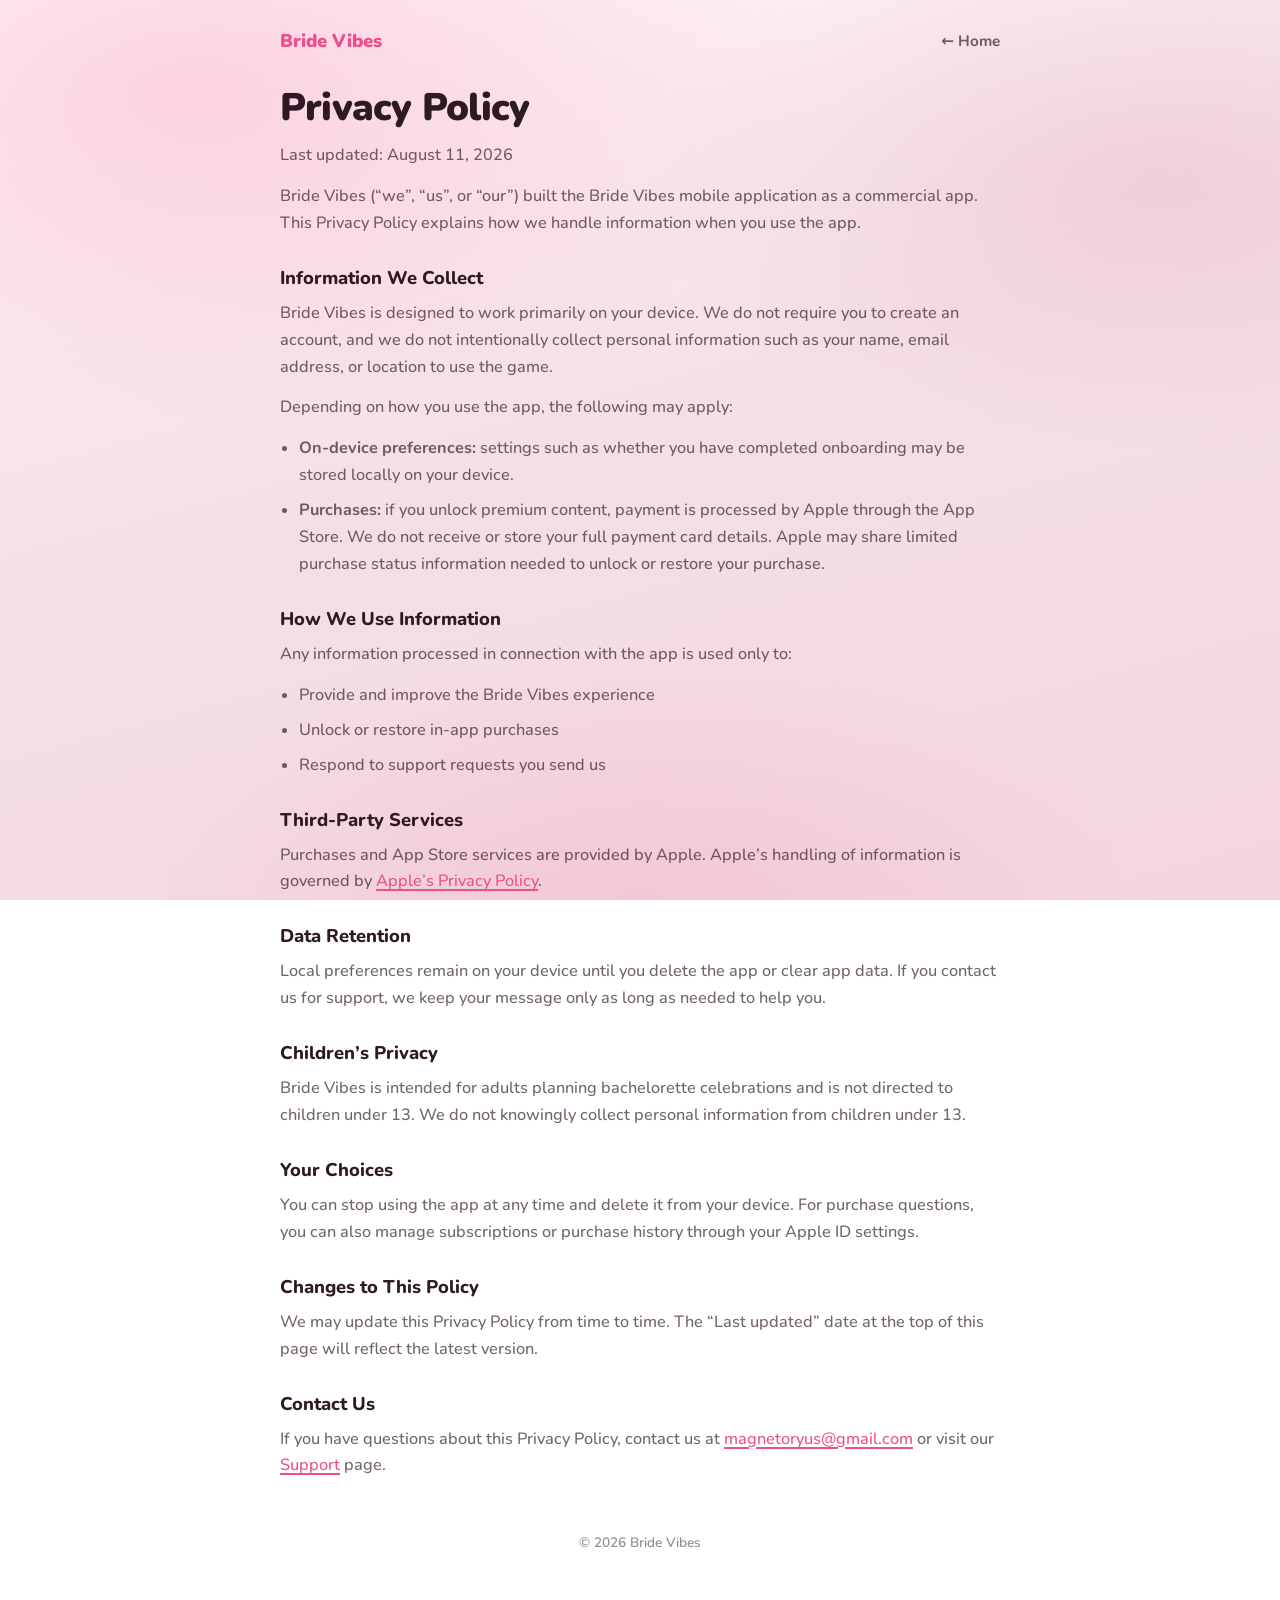
==== privacy.html @ fd676e6b "Add files via upload" ====
<!DOCTYPE html>
<html lang="en">
  <head>
    <meta charset="UTF-8" />
    <meta name="viewport" content="width=device-width, initial-scale=1" />
    <meta name="description" content="Privacy Policy for the Bride Vibes app." />
    <title>Privacy Policy — Bride Vibes</title>
    <link rel="preconnect" href="https://fonts.googleapis.com" />
    <link rel="preconnect" href="https://fonts.gstatic.com" crossorigin />
    <link
      href="https://fonts.googleapis.com/css2?family=Nunito:wght@500;600;700;800;900&display=swap"
      rel="stylesheet"
    />
    <link rel="stylesheet" href="styles.css" />
  </head>
  <body>
    <main class="page">
      <header class="nav">
        <a class="nav-brand" href="index.html">Bride Vibes</a>
        <a class="back-link" href="index.html">← Home</a>
      </header>

      <article class="content">
        <h1>Privacy Policy</h1>
        <p class="meta">Last updated: August 11, 2026</p>

        <p>
          Bride Vibes (“we”, “us”, or “our”) built the Bride Vibes mobile
          application as a commercial app. This Privacy Policy explains how we
          handle information when you use the app.
        </p>

        <h2>Information We Collect</h2>
        <p>
          Bride Vibes is designed to work primarily on your device. We do not
          require you to create an account, and we do not intentionally collect
          personal information such as your name, email address, or location to
          use the game.
        </p>
        <p>Depending on how you use the app, the following may apply:</p>
        <ul>
          <li>
            <strong>On-device preferences:</strong> settings such as whether you
            have completed onboarding may be stored locally on your device.
          </li>
          <li>
            <strong>Purchases:</strong> if you unlock premium content, payment
            is processed by Apple through the App Store. We do not receive or
            store your full payment card details. Apple may share limited
            purchase status information needed to unlock or restore your
            purchase.
          </li>
        </ul>

        <h2>How We Use Information</h2>
        <p>Any information processed in connection with the app is used only to:</p>
        <ul>
          <li>Provide and improve the Bride Vibes experience</li>
          <li>Unlock or restore in-app purchases</li>
          <li>Respond to support requests you send us</li>
        </ul>

        <h2>Third-Party Services</h2>
        <p>
          Purchases and App Store services are provided by Apple. Apple’s
          handling of information is governed by
          <a
            href="https://www.apple.com/legal/privacy/"
            target="_blank"
            rel="noopener noreferrer"
            >Apple’s Privacy Policy</a
          >.
        </p>

        <h2>Data Retention</h2>
        <p>
          Local preferences remain on your device until you delete the app or
          clear app data. If you contact us for support, we keep your message
          only as long as needed to help you.
        </p>

        <h2>Children’s Privacy</h2>
        <p>
          Bride Vibes is intended for adults planning bachelorette celebrations
          and is not directed to children under 13. We do not knowingly collect
          personal information from children under 13.
        </p>

        <h2>Your Choices</h2>
        <p>
          You can stop using the app at any time and delete it from your device.
          For purchase questions, you can also manage subscriptions or purchase
          history through your Apple ID settings.
        </p>

        <h2>Changes to This Policy</h2>
        <p>
          We may update this Privacy Policy from time to time. The “Last
          updated” date at the top of this page will reflect the latest version.
        </p>

        <h2>Contact Us</h2>
        <p>
          If you have questions about this Privacy Policy, contact us at
          <a href="mailto:magnetoryus@gmail.com">magnetoryus@gmail.com</a>
          or visit our
          <a href="support.html">Support</a> page.
        </p>
      </article>

      <p class="footer">© <span id="year"></span> Bride Vibes</p>
    </main>
    <script>
      document.getElementById("year").textContent = new Date().getFullYear();
    </script>
  </body>
</html>
---- styles.css ----
:root {
  --pink: #ed4f8a;
  --pink-soft: #fab8d1;
  --blush: #f5e0e6;
  --blush-deep: #e8b8c7;
  --ivory: #fffdf9;
  --ink: #2e1a24;
  --ink-muted: rgba(46, 26, 36, 0.68);
  --ink-soft: rgba(46, 26, 36, 0.5);
  --white: #ffffff;
  --radius-pill: 999px;
  --shadow: 0 18px 48px rgba(237, 79, 138, 0.18);
  --font-display: "Nunito", system-ui, sans-serif;
  --font-body: "Nunito", system-ui, sans-serif;
}

*,
*::before,
*::after {
  box-sizing: border-box;
}

html {
  scroll-behavior: smooth;
}

body {
  margin: 0;
  min-height: 100vh;
  font-family: var(--font-body);
  color: var(--ink);
  background:
    radial-gradient(ellipse 90% 70% at 15% 10%, rgba(250, 184, 209, 0.55), transparent 55%),
    radial-gradient(ellipse 80% 60% at 90% 20%, rgba(232, 184, 199, 0.45), transparent 50%),
    radial-gradient(ellipse 70% 50% at 50% 100%, rgba(237, 79, 138, 0.12), transparent 55%),
    linear-gradient(165deg, #fff7f9 0%, var(--blush) 45%, #f3d5df 100%);
  background-attachment: fixed;
  -webkit-font-smoothing: antialiased;
}

a {
  color: var(--pink);
  text-decoration-thickness: 1.5px;
  text-underline-offset: 3px;
}

a:hover {
  color: #d63d75;
}

.page {
  min-height: 100vh;
  display: flex;
  flex-direction: column;
  align-items: center;
  padding: 28px 20px 40px;
}

.home {
  justify-content: center;
  text-align: center;
}

.brand {
  font-family: var(--font-display);
  font-weight: 900;
  font-size: clamp(2.6rem, 9vw, 4.2rem);
  letter-spacing: -0.03em;
  line-height: 1.05;
  color: var(--pink);
  margin: 0;
  opacity: 0;
  transform: translateY(18px);
  animation: rise-in 0.75s cubic-bezier(0.22, 1, 0.36, 1) 0.08s forwards;
}

.tagline {
  margin: 16px 0 0;
  max-width: 22rem;
  font-size: 1.05rem;
  font-weight: 600;
  line-height: 1.45;
  color: var(--ink-muted);
  opacity: 0;
  transform: translateY(14px);
  animation: rise-in 0.75s cubic-bezier(0.22, 1, 0.36, 1) 0.2s forwards;
}

.glow {
  width: min(280px, 72vw);
  height: 180px;
  margin: 36px auto 40px;
  border-radius: 36px;
  background: linear-gradient(
    180deg,
    rgba(255, 253, 249, 0.25) 0%,
    rgba(232, 184, 199, 0.5) 45%,
    rgba(237, 79, 138, 0.62) 100%
  );
  box-shadow: var(--shadow);
  display: grid;
  place-items: center;
  position: relative;
  overflow: hidden;
  opacity: 0;
  transform: scale(0.94);
  animation: glow-in 0.8s cubic-bezier(0.22, 1, 0.36, 1) 0.28s forwards;
}

.glow::after {
  content: "";
  position: absolute;
  inset: -40%;
  background: radial-gradient(circle, rgba(255, 255, 255, 0.35), transparent 55%);
  animation: shimmer 4.5s ease-in-out infinite;
}

.glow-mark {
  position: relative;
  z-index: 1;
  font-size: 1.15rem;
  font-weight: 800;
  color: var(--ivory);
  text-shadow: 0 2px 12px rgba(46, 26, 36, 0.15);
  line-height: 1.35;
}

.actions {
  display: flex;
  flex-direction: column;
  gap: 12px;
  width: min(320px, 100%);
  opacity: 0;
  transform: translateY(18px);
  animation: rise-in 0.75s cubic-bezier(0.22, 1, 0.36, 1) 0.4s forwards;
}

.btn {
  display: inline-flex;
  align-items: center;
  justify-content: center;
  width: 100%;
  padding: 15px 22px;
  border-radius: var(--radius-pill);
  font-family: var(--font-body);
  font-size: 1.05rem;
  font-weight: 700;
  text-decoration: none;
  border: none;
  cursor: pointer;
  transition: transform 0.18s cubic-bezier(0.22, 1, 0.36, 1), background 0.2s ease, color 0.2s ease;
}

.btn:hover {
  transform: scale(1.02);
}

.btn:active {
  transform: scale(0.96);
}

.btn-primary {
  background: var(--pink);
  color: var(--white);
  box-shadow: 0 8px 24px rgba(237, 79, 138, 0.28);
  border: 1px solid rgba(255, 255, 255, 0.45);
}

.btn-primary:hover {
  color: var(--white);
  background: #e0437d;
}

.btn-secondary {
  background: rgba(255, 253, 249, 0.78);
  color: var(--pink);
  border: 1.5px solid rgba(237, 79, 138, 0.55);
}

.btn-secondary:hover {
  color: var(--pink);
  background: var(--ivory);
}

.nav {
  width: min(720px, 100%);
  display: flex;
  align-items: center;
  justify-content: space-between;
  gap: 16px;
  margin-bottom: 28px;
  opacity: 0;
  animation: rise-in 0.6s cubic-bezier(0.22, 1, 0.36, 1) forwards;
}

.nav-brand {
  font-family: var(--font-display);
  font-weight: 900;
  font-size: 1.15rem;
  color: var(--pink);
  text-decoration: none;
}

.nav-brand:hover {
  color: #d63d75;
}

.back-link {
  font-size: 0.95rem;
  font-weight: 700;
  color: var(--ink-muted);
  text-decoration: none;
}

.back-link:hover {
  color: var(--pink);
}

.content {
  width: min(720px, 100%);
  flex: 1;
  opacity: 0;
  transform: translateY(12px);
  animation: rise-in 0.7s cubic-bezier(0.22, 1, 0.36, 1) 0.12s forwards;
}

.content h1 {
  font-family: var(--font-display);
  font-size: clamp(1.85rem, 5vw, 2.4rem);
  font-weight: 900;
  letter-spacing: -0.02em;
  margin: 0 0 8px;
  color: var(--ink);
}

.meta {
  margin: 0 0 28px;
  font-size: 0.92rem;
  font-weight: 600;
  color: var(--ink-soft);
}

.content h2 {
  font-size: 1.15rem;
  font-weight: 800;
  margin: 28px 0 10px;
  color: var(--ink);
}

.content p,
.content li {
  font-size: 1.02rem;
  font-weight: 500;
  line-height: 1.65;
  color: var(--ink-muted);
}

.content p {
  margin: 0 0 14px;
}

.content ul {
  margin: 0 0 14px;
  padding-left: 1.2rem;
}

.content li {
  margin-bottom: 8px;
}

.support-block {
  margin-top: 8px;
}

.support-email {
  display: inline-flex;
  margin-top: 8px;
  font-size: 1.15rem;
  font-weight: 800;
}

.footer {
  margin-top: 40px;
  font-size: 0.85rem;
  font-weight: 600;
  color: var(--ink-soft);
  opacity: 0;
  animation: rise-in 0.6s cubic-bezier(0.22, 1, 0.36, 1) 0.55s forwards;
}

@keyframes rise-in {
  to {
    opacity: 1;
    transform: translateY(0);
  }
}

@keyframes glow-in {
  to {
    opacity: 1;
    transform: scale(1);
  }
}

@keyframes shimmer {
  0%,
  100% {
    transform: translate(-8%, -4%) rotate(0deg);
  }
  50% {
    transform: translate(6%, 8%) rotate(8deg);
  }
}

@media (prefers-reduced-motion: reduce) {
  *,
  *::before,
  *::after {
    animation: none !important;
    transition: none !important;
  }

  .brand,
  .tagline,
  .glow,
  .actions,
  .nav,
  .content,
  .footer {
    opacity: 1;
    transform: none;
  }
}
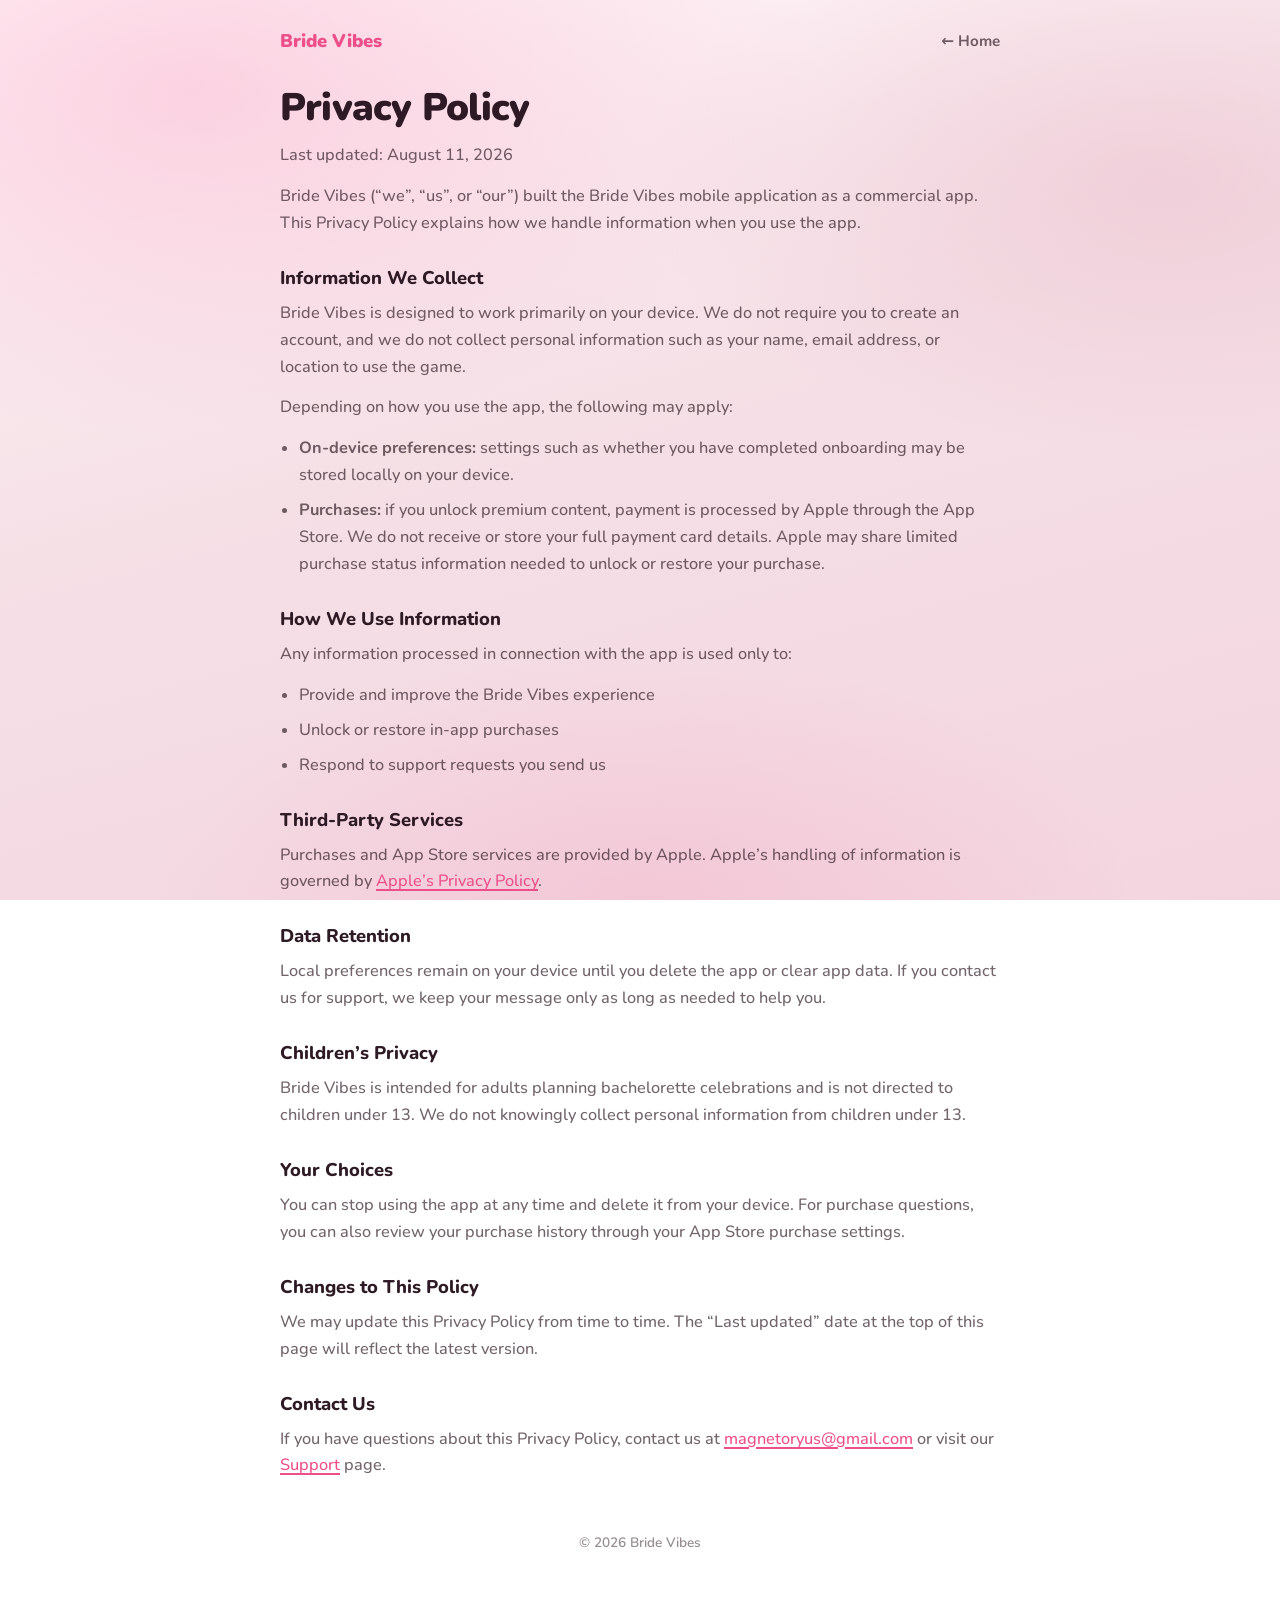
==== commit 34b44143: "Update privacy.html" ====
--- a/privacy.html
+++ b/privacy.html
@@ -33,9 +33,9 @@
         <h2>Information We Collect</h2>
         <p>
           Bride Vibes is designed to work primarily on your device. We do not
-          require you to create an account, and we do not intentionally collect
-          personal information such as your name, email address, or location to
-          use the game.
+          require you to create an account, and we do not collect personal
+          information such as your name, email address, or location to use the
+          game.
         </p>
         <p>Depending on how you use the app, the following may apply:</p>
         <ul>
@@ -89,8 +89,8 @@
         <h2>Your Choices</h2>
         <p>
           You can stop using the app at any time and delete it from your device.
-          For purchase questions, you can also manage subscriptions or purchase
-          history through your Apple ID settings.
+          For purchase questions, you can also review your purchase history
+          through your App Store purchase settings.
         </p>
 
         <h2>Changes to This Policy</h2>
--- a/styles.css
+++ b/styles.css
@@ -86,50 +86,12 @@
   animation: rise-in 0.75s cubic-bezier(0.22, 1, 0.36, 1) 0.2s forwards;
 }
 
-.glow {
-  width: min(280px, 72vw);
-  height: 180px;
-  margin: 36px auto 40px;
-  border-radius: 36px;
-  background: linear-gradient(
-    180deg,
-    rgba(255, 253, 249, 0.25) 0%,
-    rgba(232, 184, 199, 0.5) 45%,
-    rgba(237, 79, 138, 0.62) 100%
-  );
-  box-shadow: var(--shadow);
-  display: grid;
-  place-items: center;
-  position: relative;
-  overflow: hidden;
-  opacity: 0;
-  transform: scale(0.94);
-  animation: glow-in 0.8s cubic-bezier(0.22, 1, 0.36, 1) 0.28s forwards;
-}
-
-.glow::after {
-  content: "";
-  position: absolute;
-  inset: -40%;
-  background: radial-gradient(circle, rgba(255, 255, 255, 0.35), transparent 55%);
-  animation: shimmer 4.5s ease-in-out infinite;
-}
-
-.glow-mark {
-  position: relative;
-  z-index: 1;
-  font-size: 1.15rem;
-  font-weight: 800;
-  color: var(--ivory);
-  text-shadow: 0 2px 12px rgba(46, 26, 36, 0.15);
-  line-height: 1.35;
-}
-
 .actions {
   display: flex;
   flex-direction: column;
   gap: 12px;
   width: min(320px, 100%);
+  margin-top: 36px;
   opacity: 0;
   transform: translateY(18px);
   animation: rise-in 0.75s cubic-bezier(0.22, 1, 0.36, 1) 0.4s forwards;
@@ -295,23 +257,6 @@
   }
 }
 
-@keyframes glow-in {
-  to {
-    opacity: 1;
-    transform: scale(1);
-  }
-}
-
-@keyframes shimmer {
-  0%,
-  100% {
-    transform: translate(-8%, -4%) rotate(0deg);
-  }
-  50% {
-    transform: translate(6%, 8%) rotate(8deg);
-  }
-}
-
 @media (prefers-reduced-motion: reduce) {
   *,
   *::before,
@@ -322,7 +267,6 @@
 
   .brand,
   .tagline,
-  .glow,
   .actions,
   .nav,
   .content,
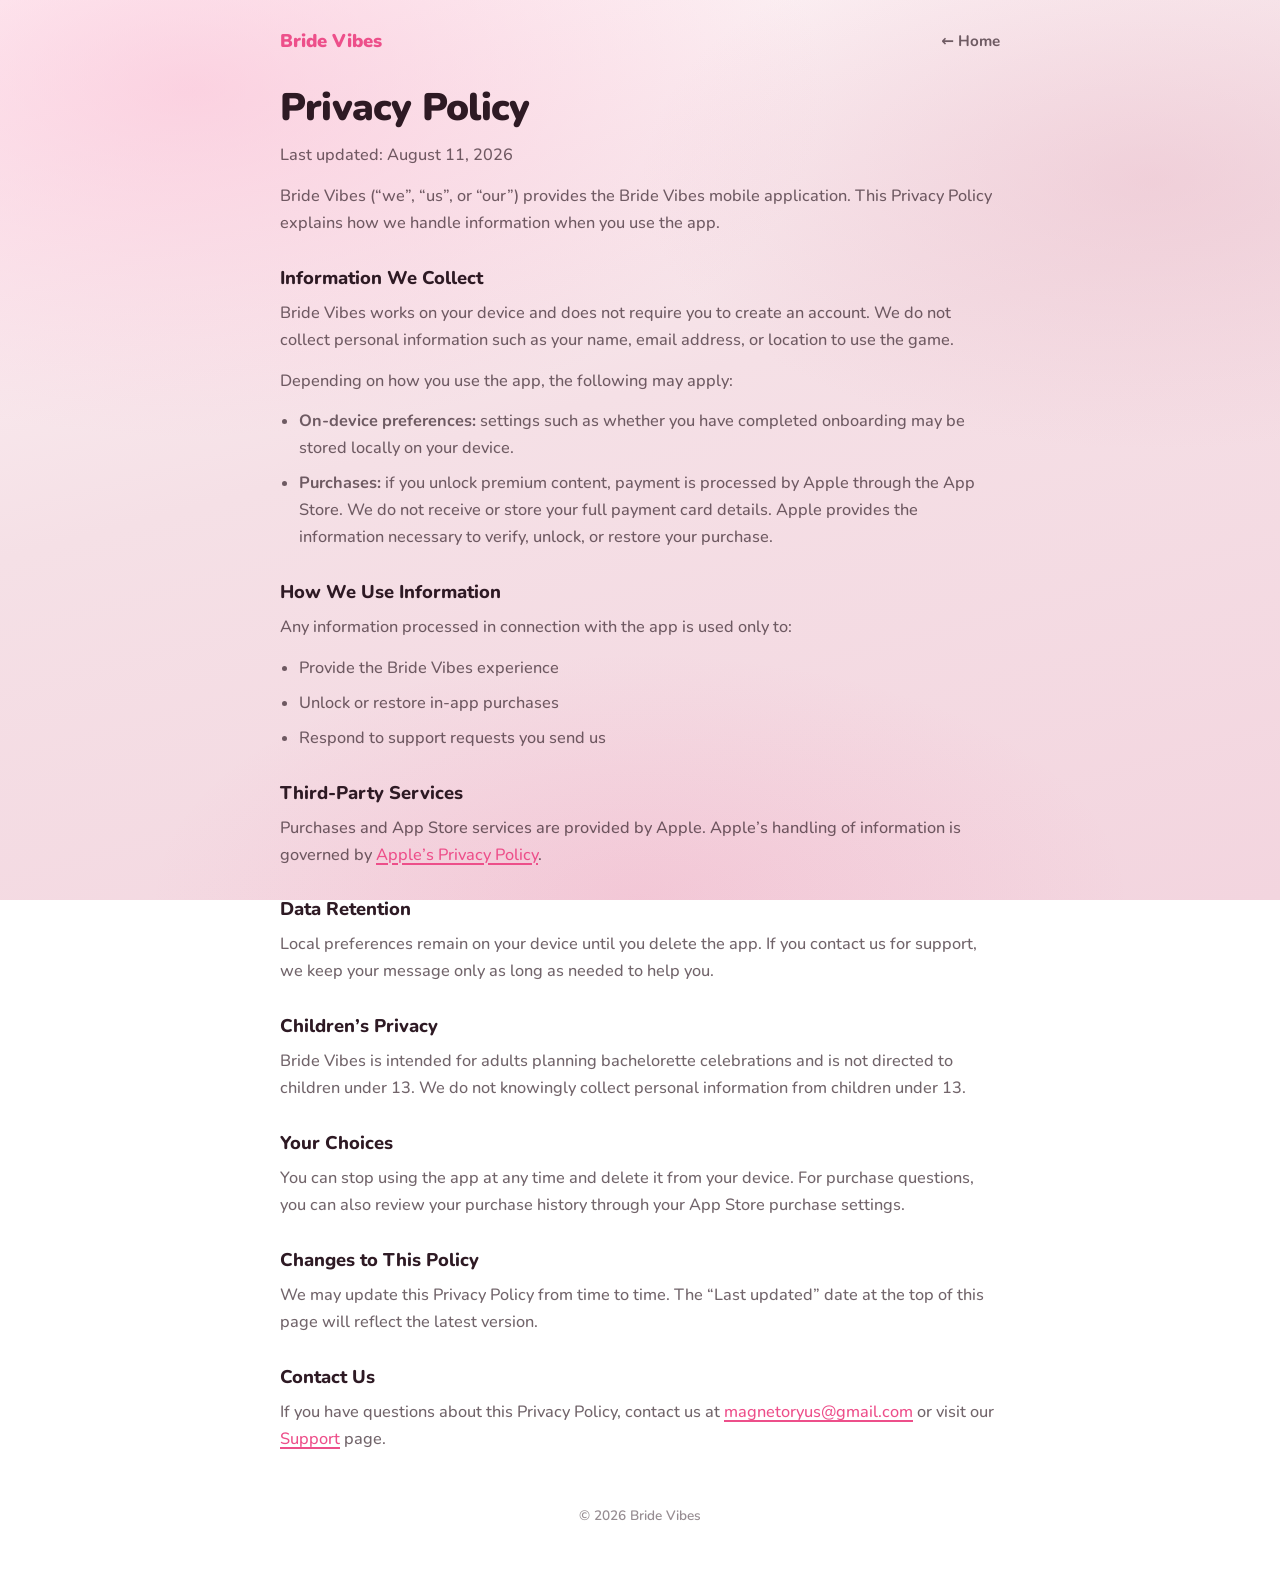
==== commit 5d3159de: "Update privacy.html" ====
--- a/privacy.html
+++ b/privacy.html
@@ -25,17 +25,16 @@
         <p class="meta">Last updated: August 11, 2026</p>
 
         <p>
-          Bride Vibes (“we”, “us”, or “our”) built the Bride Vibes mobile
-          application as a commercial app. This Privacy Policy explains how we
-          handle information when you use the app.
+          Bride Vibes (“we”, “us”, or “our”) provides the Bride Vibes mobile
+          application. This Privacy Policy explains how we handle information
+          when you use the app.
         </p>
 
         <h2>Information We Collect</h2>
         <p>
-          Bride Vibes is designed to work primarily on your device. We do not
-          require you to create an account, and we do not collect personal
-          information such as your name, email address, or location to use the
-          game.
+          Bride Vibes works on your device and does not require you to create an
+          account. We do not collect personal information such as your name,
+          email address, or location to use the game.
         </p>
         <p>Depending on how you use the app, the following may apply:</p>
         <ul>
@@ -46,16 +45,15 @@
           <li>
             <strong>Purchases:</strong> if you unlock premium content, payment
             is processed by Apple through the App Store. We do not receive or
-            store your full payment card details. Apple may share limited
-            purchase status information needed to unlock or restore your
-            purchase.
+            store your full payment card details. Apple provides the information
+            necessary to verify, unlock, or restore your purchase.
           </li>
         </ul>
 
         <h2>How We Use Information</h2>
         <p>Any information processed in connection with the app is used only to:</p>
         <ul>
-          <li>Provide and improve the Bride Vibes experience</li>
+          <li>Provide the Bride Vibes experience</li>
           <li>Unlock or restore in-app purchases</li>
           <li>Respond to support requests you send us</li>
         </ul>
@@ -74,9 +72,9 @@
 
         <h2>Data Retention</h2>
         <p>
-          Local preferences remain on your device until you delete the app or
-          clear app data. If you contact us for support, we keep your message
-          only as long as needed to help you.
+          Local preferences remain on your device until you delete the app. If
+          you contact us for support, we keep your message only as long as needed
+          to help you.
         </p>
 
         <h2>Children’s Privacy</h2>
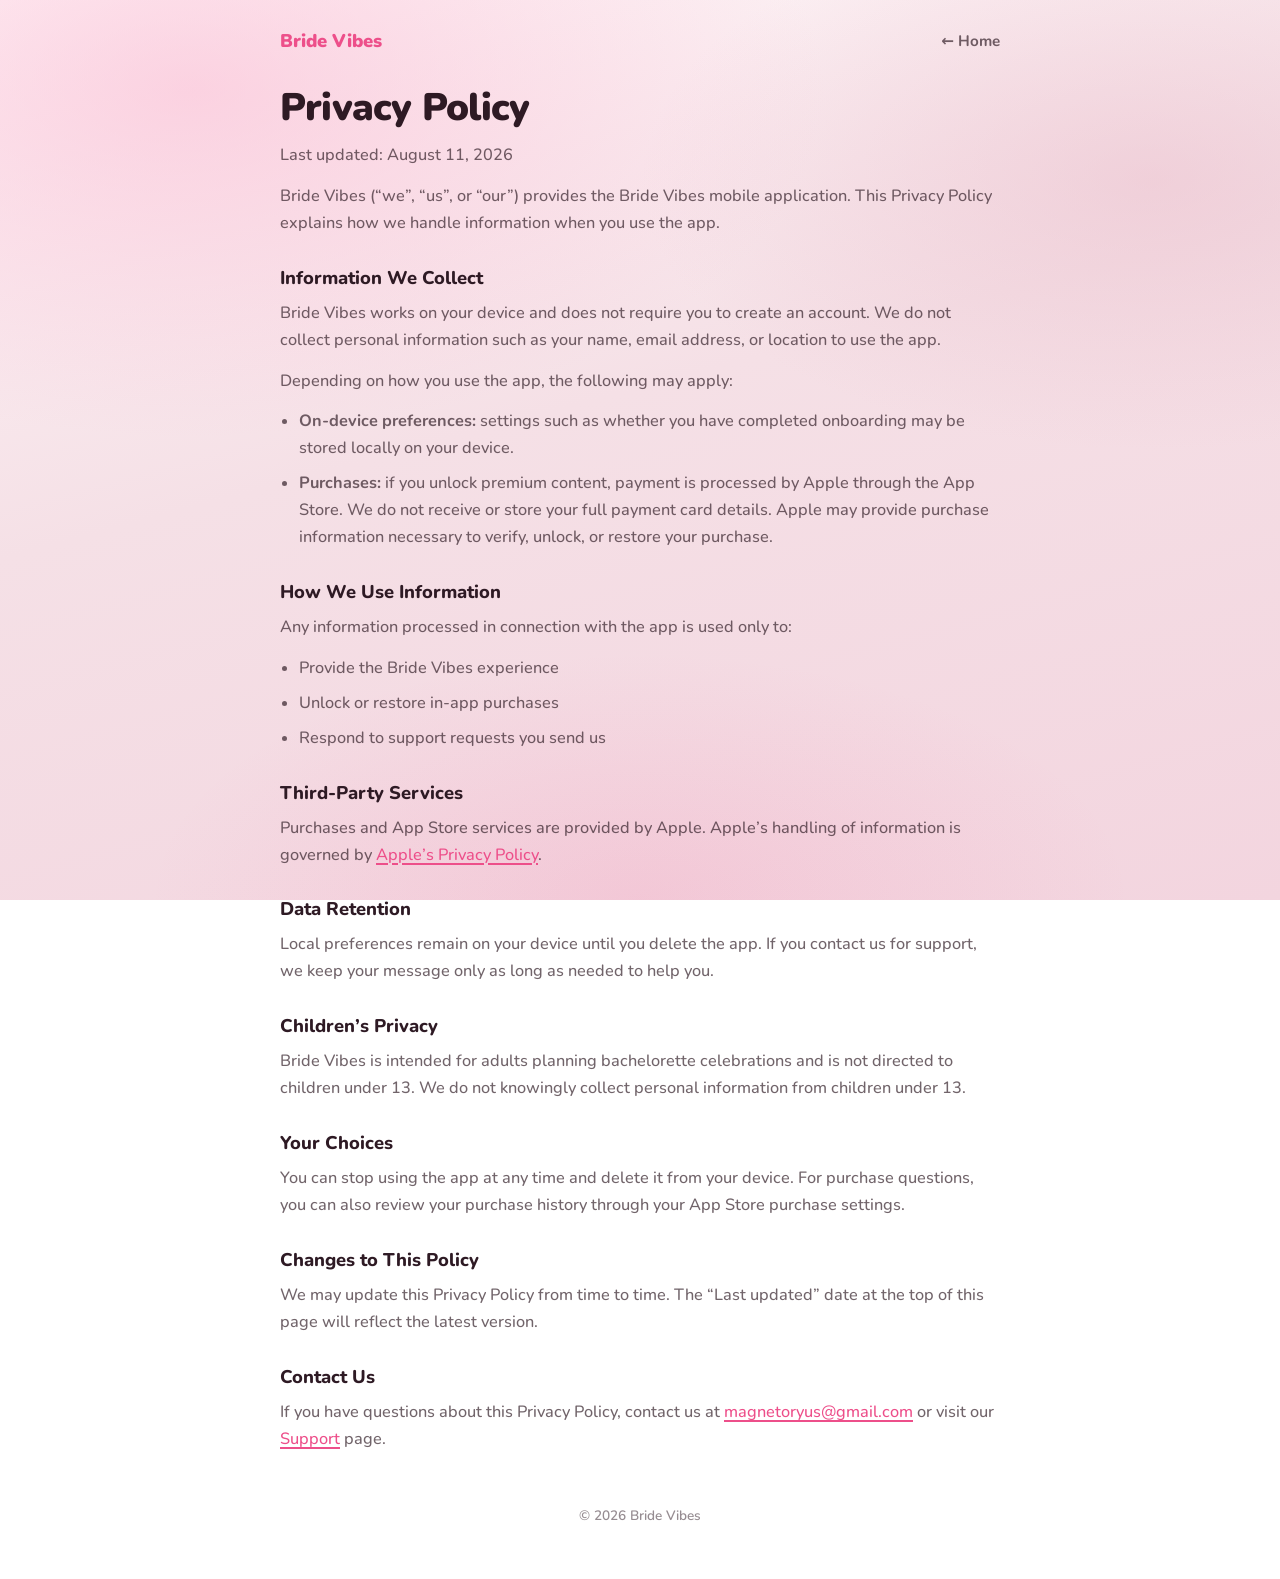
==== commit 22da3239: "Update privacy.html" ====
--- a/privacy.html
+++ b/privacy.html
@@ -34,7 +34,7 @@
         <p>
           Bride Vibes works on your device and does not require you to create an
           account. We do not collect personal information such as your name,
-          email address, or location to use the game.
+          email address, or location to use the app.
         </p>
         <p>Depending on how you use the app, the following may apply:</p>
         <ul>
@@ -45,8 +45,8 @@
           <li>
             <strong>Purchases:</strong> if you unlock premium content, payment
             is processed by Apple through the App Store. We do not receive or
-            store your full payment card details. Apple provides the information
-            necessary to verify, unlock, or restore your purchase.
+            store your full payment card details. Apple may provide purchase
+            information necessary to verify, unlock, or restore your purchase.
           </li>
         </ul>
 
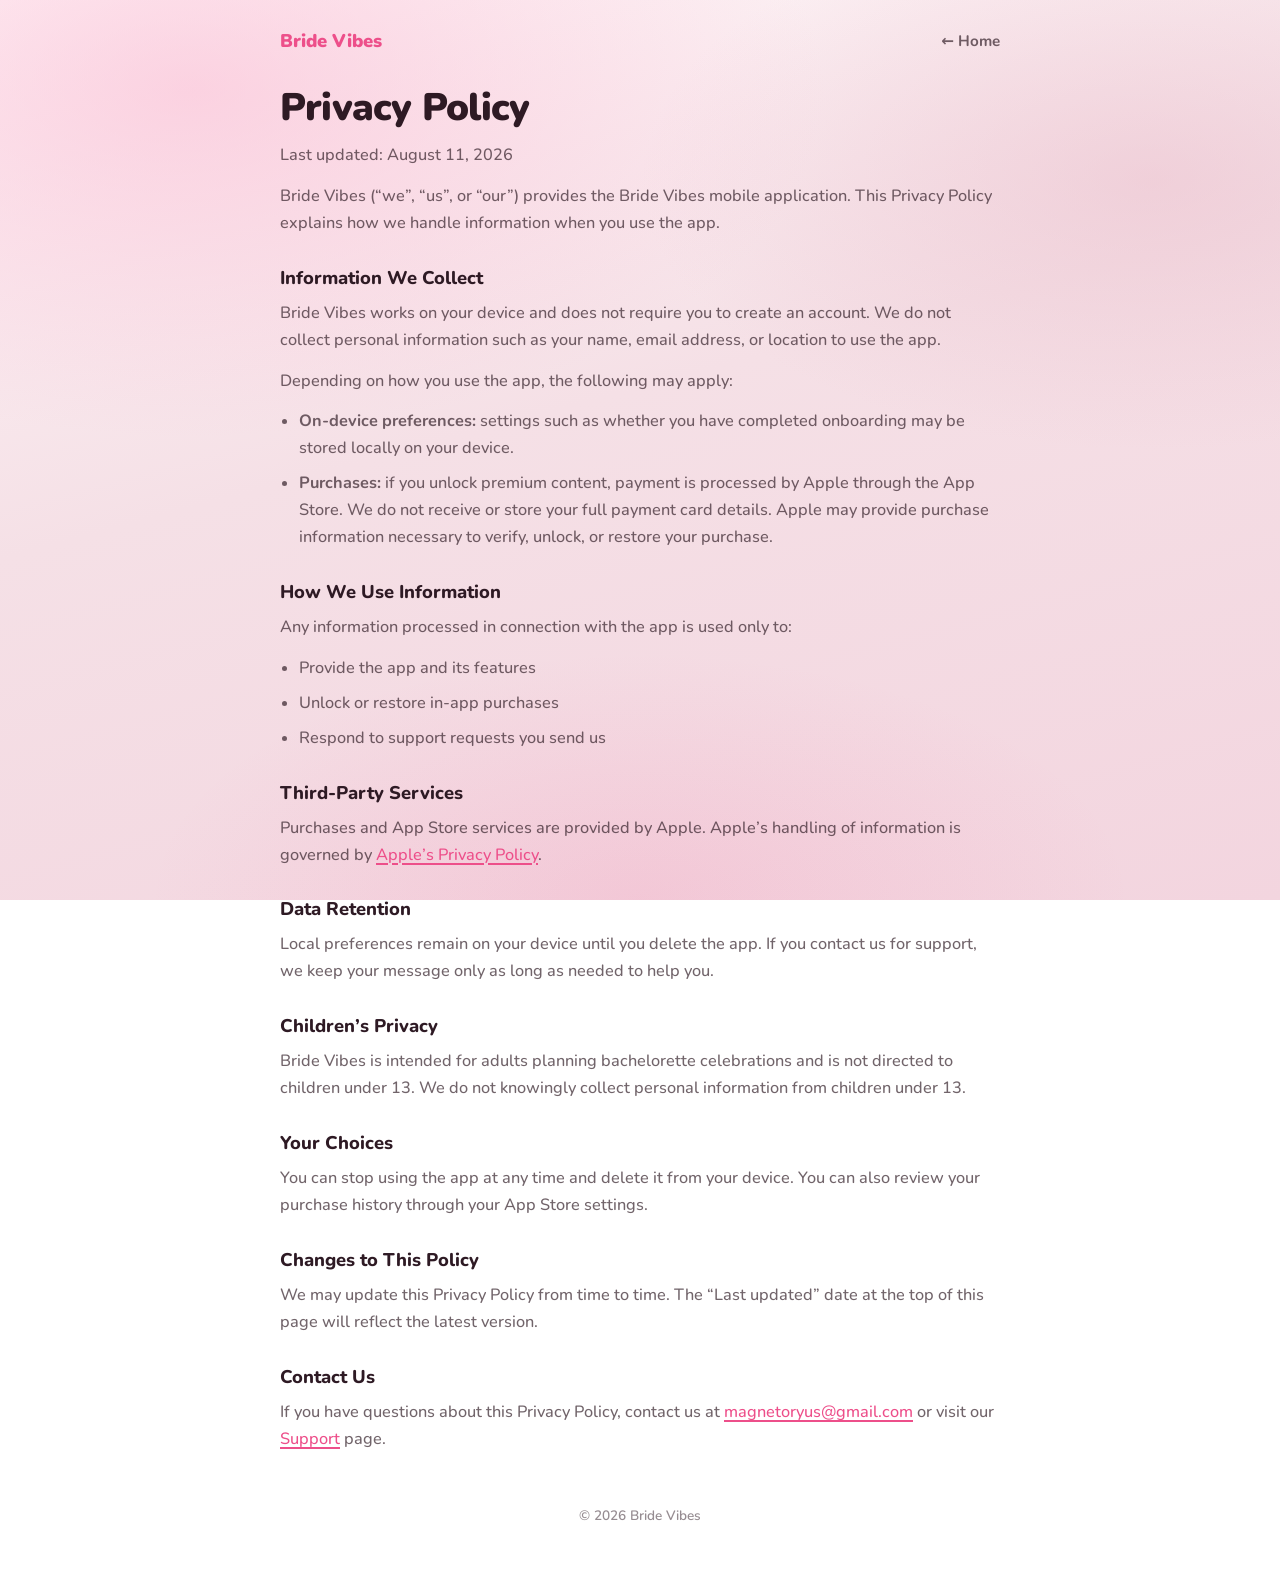
==== commit d1eff891: "Update privacy.html" ====
--- a/privacy.html
+++ b/privacy.html
@@ -53,7 +53,7 @@
         <h2>How We Use Information</h2>
         <p>Any information processed in connection with the app is used only to:</p>
         <ul>
-          <li>Provide the Bride Vibes experience</li>
+          <li>Provide the app and its features</li>
           <li>Unlock or restore in-app purchases</li>
           <li>Respond to support requests you send us</li>
         </ul>
@@ -87,8 +87,8 @@
         <h2>Your Choices</h2>
         <p>
           You can stop using the app at any time and delete it from your device.
-          For purchase questions, you can also review your purchase history
-          through your App Store purchase settings.
+          You can also review your purchase history through your App Store
+          settings.
         </p>
 
         <h2>Changes to This Policy</h2>
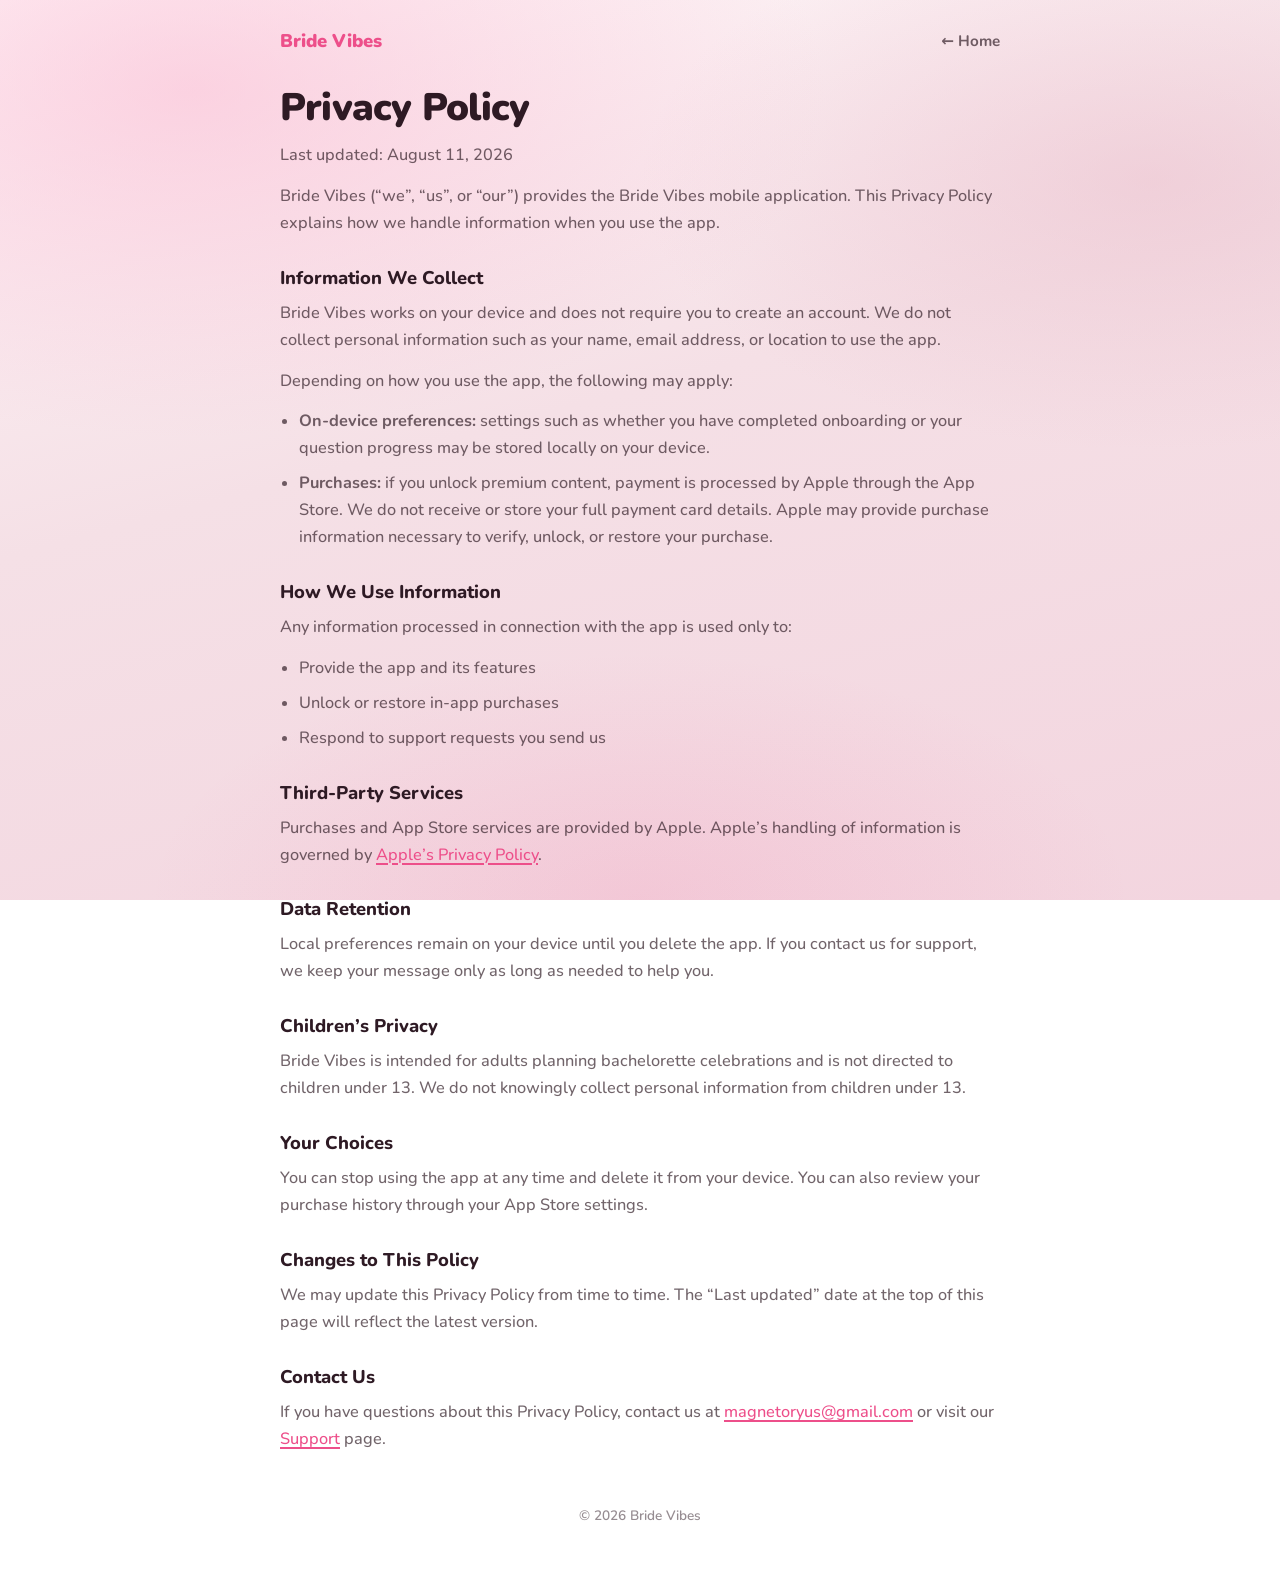
==== commit bc2922ab: "Update privacy.html" ====
--- a/privacy.html
+++ b/privacy.html
@@ -40,7 +40,8 @@
         <ul>
           <li>
             <strong>On-device preferences:</strong> settings such as whether you
-            have completed onboarding may be stored locally on your device.
+            have completed onboarding or your question progress may be stored
+            locally on your device.
           </li>
           <li>
             <strong>Purchases:</strong> if you unlock premium content, payment
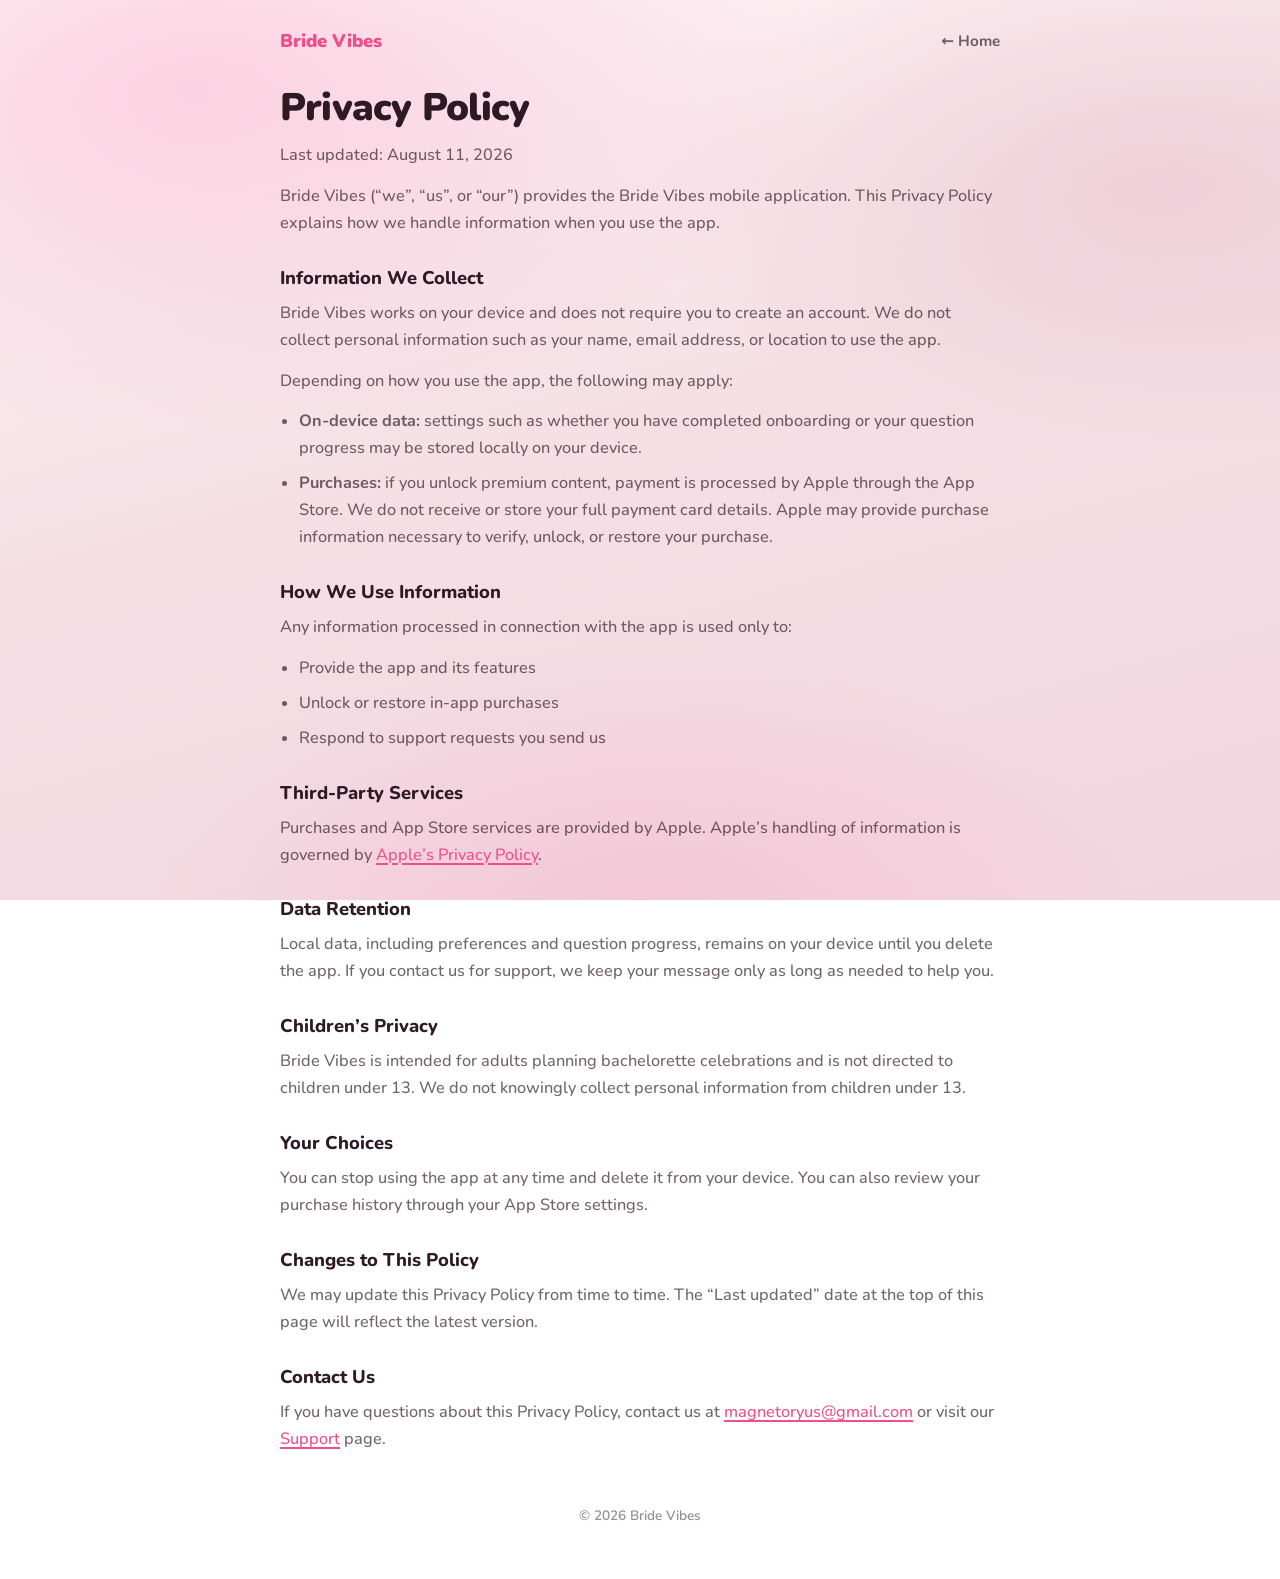
==== commit a148fad7: "Update privacy.html" ====
--- a/privacy.html
+++ b/privacy.html
@@ -39,7 +39,7 @@
         <p>Depending on how you use the app, the following may apply:</p>
         <ul>
           <li>
-            <strong>On-device preferences:</strong> settings such as whether you
+            <strong>On-device data:</strong> settings such as whether you
             have completed onboarding or your question progress may be stored
             locally on your device.
           </li>
@@ -73,9 +73,9 @@
 
         <h2>Data Retention</h2>
         <p>
-          Local preferences remain on your device until you delete the app. If
-          you contact us for support, we keep your message only as long as needed
-          to help you.
+          Local data, including preferences and question progress, remains on
+          your device until you delete the app. If you contact us for support, we
+          keep your message only as long as needed to help you.
         </p>
 
         <h2>Children’s Privacy</h2>
